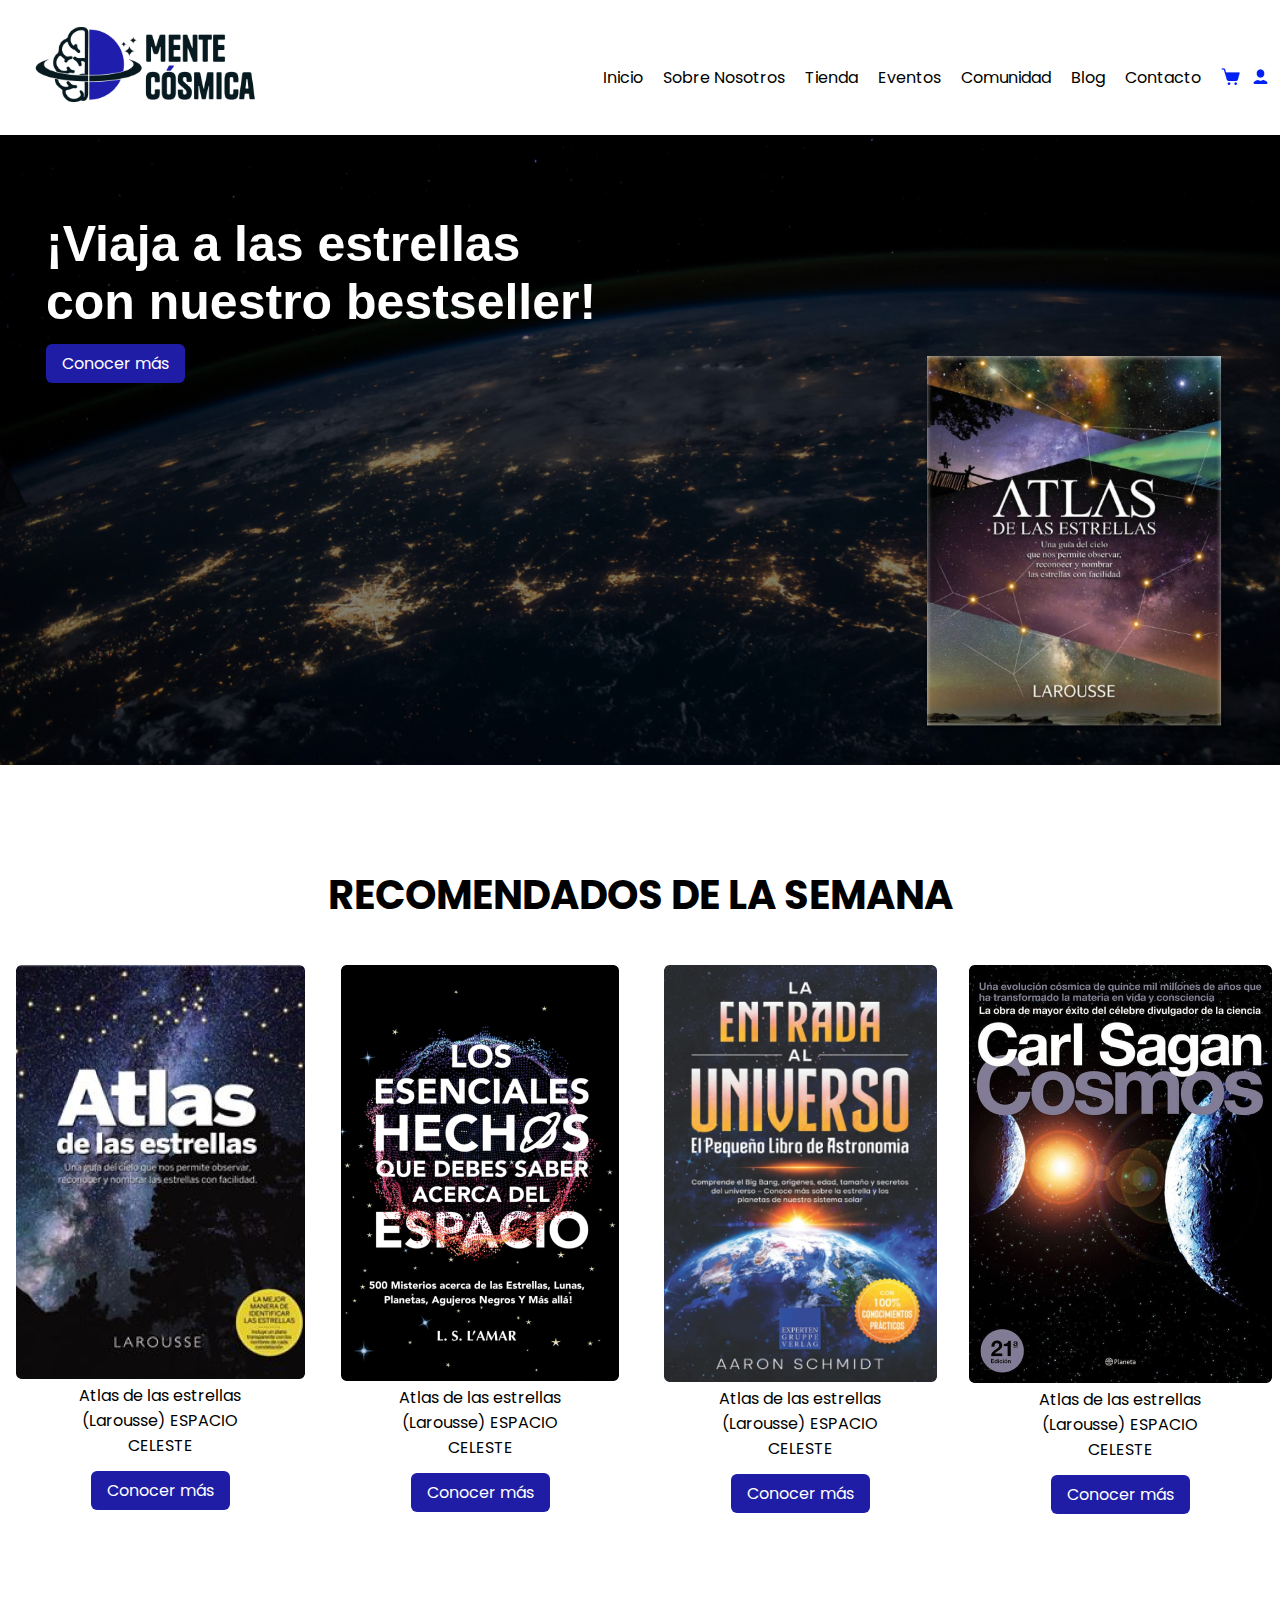
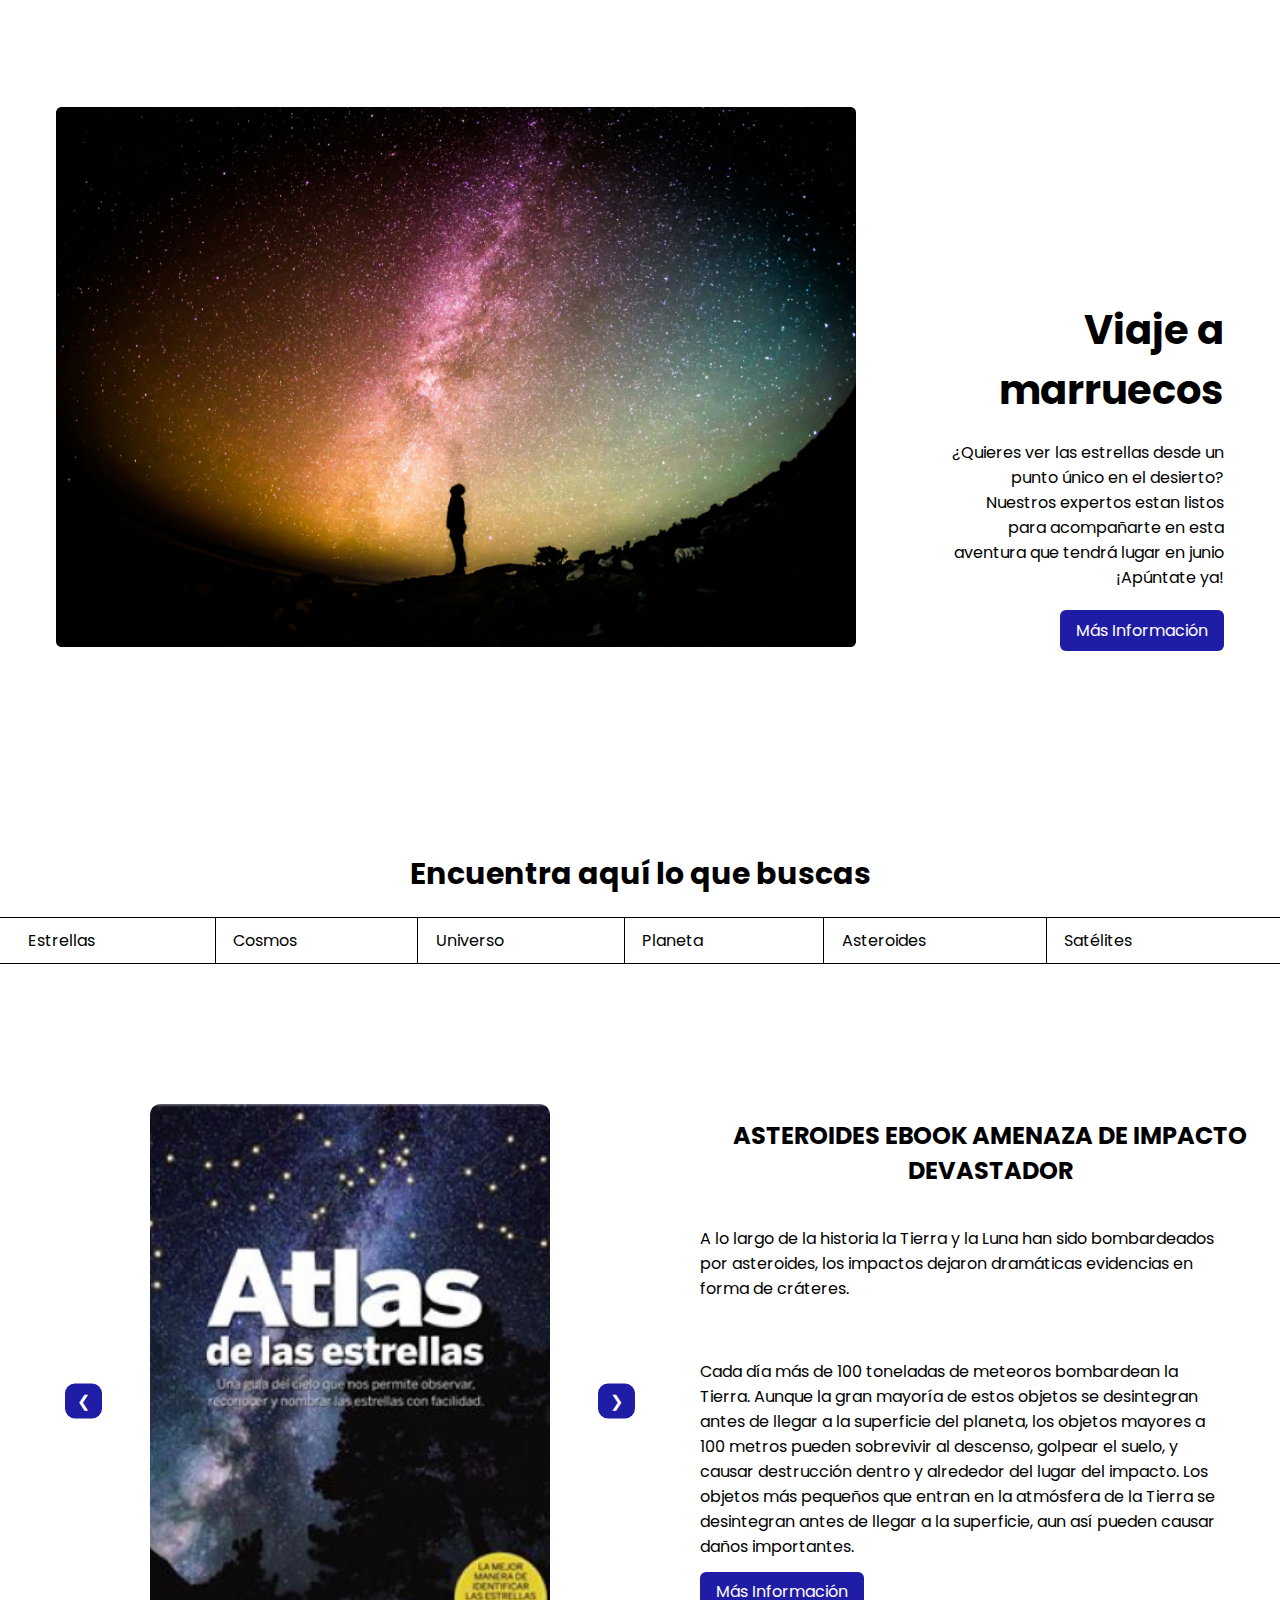
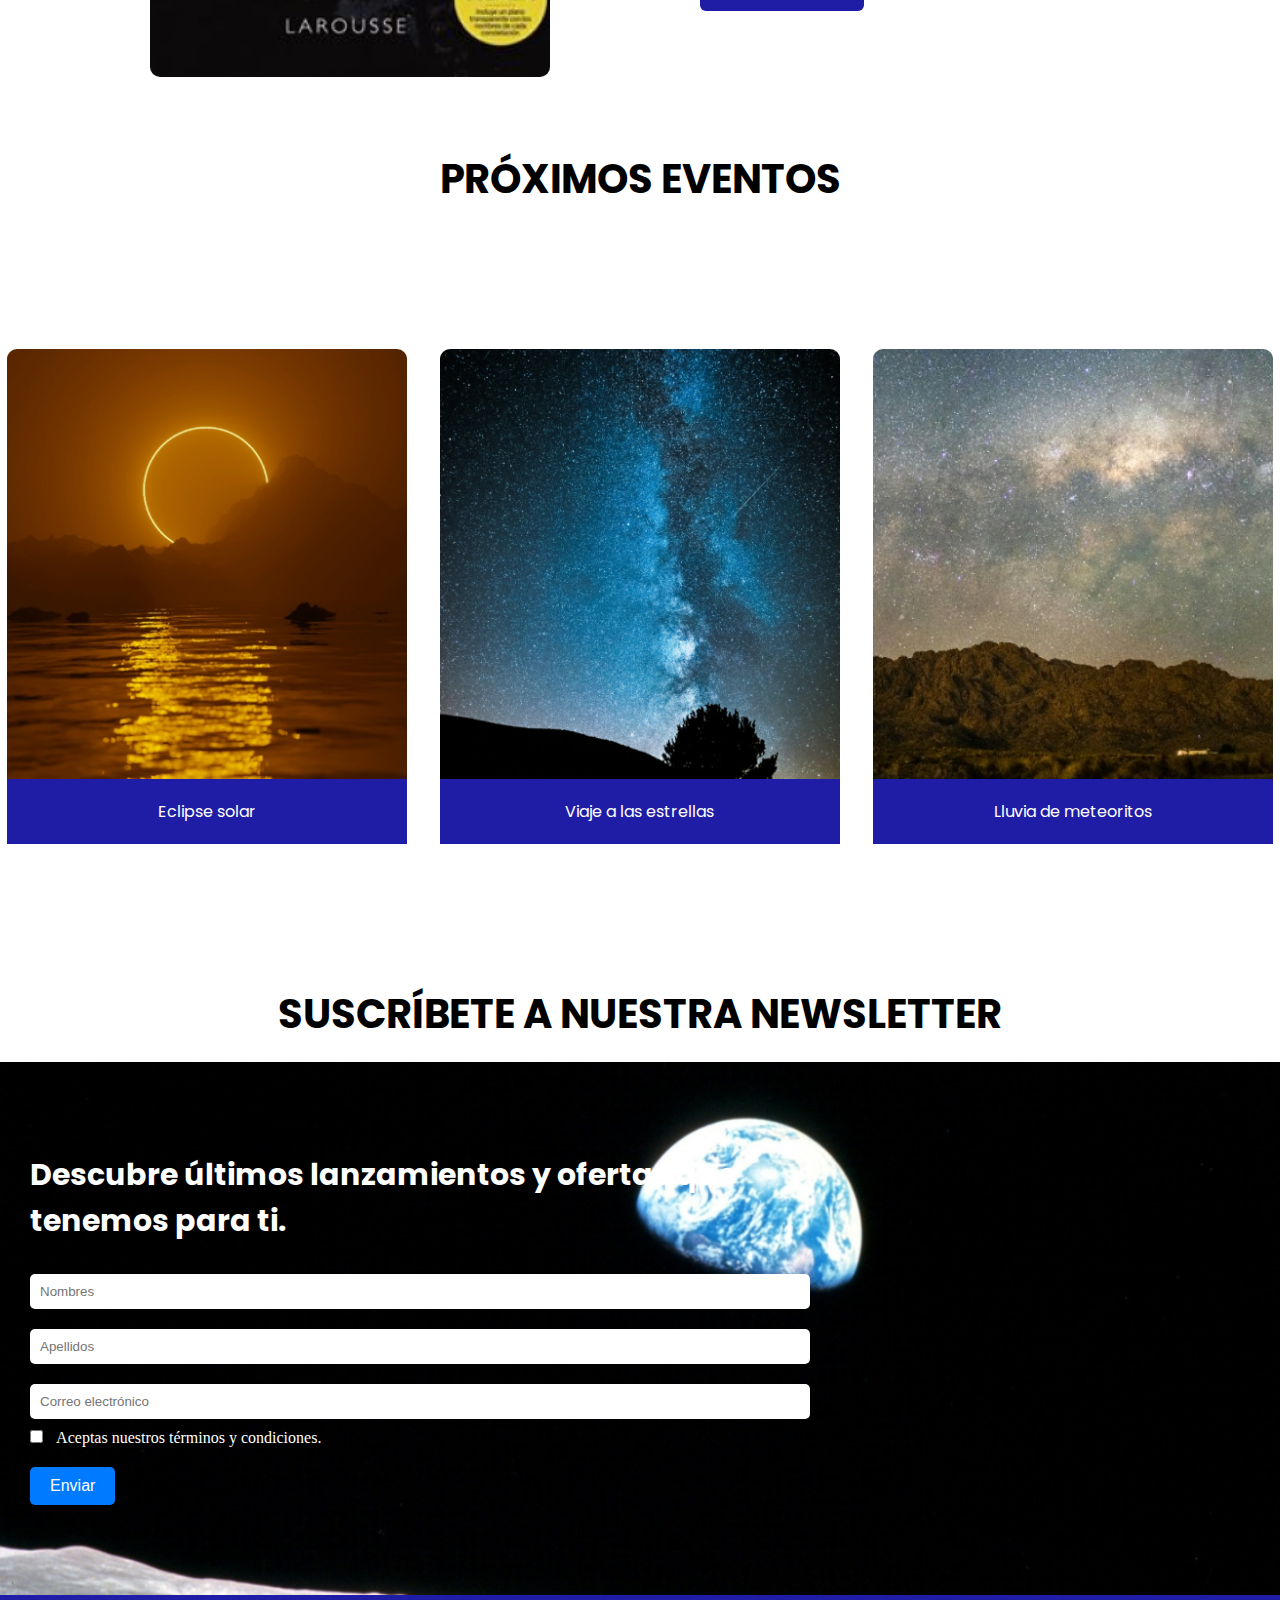
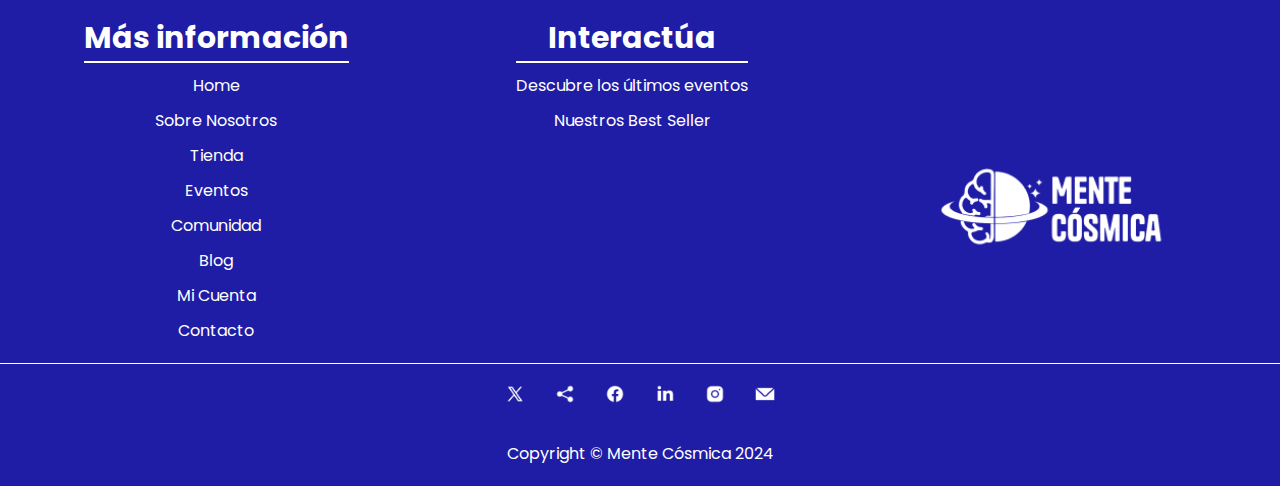
==== index.html @ 16d362ab "Add files via upload" ====
<!DOCTYPE html>
<html lang="es">
<head>
    <meta charset="UTF-8">
    <meta name="viewport" content="width=device-width, initial-scale=1.0">
    <title>Pec proyecto web</title>
    <link rel="stylesheet" href="./css/styles.css">
    <link rel="icon" href="./assets/LOGO.png">
</head>
<body>
    <header>
        <nav class="container nav">
            <div class="nav-left">
                <a href="./index.html"><img src="./assets/LOGO.png" alt="logo-mente-cosmica" class="logo"></a>
            </div>
            <div class="nav-right">
                <div class="menu-desktop">
                    <a href="./index.html" class="menu-link">Inicio</a>
                    <a href="./about-us.html" class="menu-link">Sobre Nosotros</a>
                    <a href="./catalog.html" class="menu-link">Tienda</a>
                    <a href="./events.html" class="menu-link">Eventos</a>
                    <a href="#" class="menu-link">Comunidad</a>
                    <a href="#" class="menu-link">Blog</a>
                    <a href="#" class="menu-link">Contacto</a>
                </div>
                <img src="./assets/Menu.png" alt="icono-hamburguesa" class="icon-hamburguer" id="hamburger-icon">
                <div class="nav-extra-elements">
                    <img src="./assets/carrito.png" alt="icono-carrito" class="carrito">
                    <img src="./assets/persona.png" alt="icono-login" class="login">
                </div>
            </div>
        </nav>
        <div class="mobile-menu" id="mobile-menu">
            <a href="./index.html">Inicio</a>
            <a href="./about-us.html">Sobre Nosotros</a>
            <a href="./catalog.html">Tienda</a>
            <a href="./events.html">Eventos</a>
            <a href="#">Comunidad</a>
            <a href="#">Blog</a>
            <a href="#">Contacto</a>
        </div>
    </header>
    <main>
        <section class="container slogan">
            <div class="presentation">
                <h1>¡Viaja a las estrellas <br>con nuestro bestseller!</h1>
                <a href="./about-us.html" class="button learn-more">Conocer más</a>
            </div>
            <div class="book-month">
                <img src="./assets/atlas-1.png" alt="libro del mes">
            </div>
        </section>
        <section class="recommended-desktop">
            <h2>RECOMENDADOS DE LA SEMANA</h2>
        <div class="recommended-desktop-container">
            <div class="recommended-desktop-books">
                <img src="./assets/libro-recomendado-1.png" alt="libros-recomendados">
                <p>Atlas de las estrellas (Larousse) ESPACIO CELESTE</p>
                <a href="./catalog.html" class="button learn-more">Conocer más</a>
            </div>
            <div class="recommended-desktop-books">
                <img src="./assets/libro-recomendado-2.png" alt="libros-recomendados">
                <p>Atlas de las estrellas (Larousse) ESPACIO CELESTE</p>
                <a href="./catalog.html" class="button learn-more">Conocer más</a>
            </div>
            <div class="recommended-desktop-books">
                <img src="./assets/libro-recomendado-3.png" alt="libros-recomendados">
                <p>Atlas de las estrellas (Larousse) ESPACIO CELESTE</p>
                <a href="./catalog.html" class="button learn-more">Conocer más</a>
            </div>
            <div class="recommended-desktop-books">
                <img src="./assets/libro-recomendado-4.png" alt="libros-recomendados">
                <p>Atlas de las estrellas (Larousse) ESPACIO CELESTE</p>
                <a href="./catalog.html" class="button learn-more">Conocer más</a>
            </div>
        </div>
    </section>
            <section class="recommended" id="recommended-slider-1">
                <h2 class="recommended-title">Recomendados de la semana</h2>
                <div class="slider-container">
                    <div class="slider">
                        <div class="slide">
                            <img src="./assets/libro-recomendado-1.png" alt="libros-recomendados">
                        </div>
                        <div class="slide">
                            <img src="./assets/libro-recomendado-2.png" alt="libros-recomendados">
                        </div>
                        <div class="slide">
                            <img src="./assets/libro-recomendado-3.png" alt="libros-recomendados">
                        </div>
                        <div class="slide">
                            <img src="./assets/libro-recomendado-4.png" alt="libros-recomendados">
                        </div>
                    </div>
                </div>
                <button class="prev button-slider" onclick="moveSlide('recommended-slider-1', -1)">&#10094;</button>
                <button class="next button-slider" onclick="moveSlide('recommended-slider-1', 1)">&#10095;</button>
                <a href="./catalog.html" class="button learn-more">Conocer más</a>
            </section>
          
        <section class="container travel-month">
            <div class="travel-month-left">
                <img class="travel-month-img" src="./assets/viaje-marruecos.png" alt="viaje-marruecos">
            </div>
            <div class="travel-month-right">
                <h2>Viaje a marruecos</h2>
                <p>¿Quieres ver las estrellas desde un punto único en el desierto? Nuestros expertos estan listos para acompañarte en esta aventura que tendrá lugar en junio ¡Apúntate ya!</p>
                <a href="./events.html" class="button learn-more">Más Información</a>
            </div>
        </section>
        <section class="find-book">
            <h3>Encuentra aquí lo que buscas</h3>
            <div class="categories-books">
                <a href="#" class="categories-books-ancla">Estrellas</a>
                <a href="#" class="categories-books-ancla">Cosmos</a>
                <a href="#" class="categories-books-ancla">Universo</a>
                <a href="#" class="categories-books-ancla">Planeta</a>
                <a href="#" class="categories-books-ancla">Asteroides</a>
                <a href="#" class="categories-books-ancla">Satélites</a>
            </div>
            <div class="recommended" id="recommended-slider-5">
                <div class="slider-container">
                    <div class="slider">
                        <div class="slide">
                            <img src="./assets/libro-recomendado-1.png" alt="libros-recomendados">
                        </div>
                        <div class="slide">
                            <img src="./assets/libro-recomendado-2.png" alt="libros-recomendados">
                        </div>
                        <div class="slide">
                            <img src="./assets/libro-recomendado-3.png" alt="libros-recomendados">
                        </div>
                        <div class="slide">
                            <img src="./assets/libro-recomendado-4.png" alt="libros-recomendados">
                        </div>
                    </div>
                </div>
                <button class="prev button-slider" onclick="moveSlide('recommended-slider-5', -1)">&#10094;</button>
                <button class="next button-slider" onclick="moveSlide('recommended-slider-5', 1)">&#10095;</button>
                <a href="./catalog.html" class="button learn-more">Conocer más</a>
            </div>
            <div class="desktop-slider">
                <div class="desktop-slider-left">
                    <div class="recommended recommended-desktop-slider" id="recommended-slider-3">
                        <div class="slider-container">
                            <div class="slider">
                                <div class="slide">
                                    <img src="./assets/libro-recomendado-1.png" alt="libros-recomendados">
                                </div>
                                <div class="slide">
                                    <img src="./assets/libro-recomendado-2.png" alt="libros-recomendados">
                                </div>
                                <div class="slide">
                                    <img src="./assets/libro-recomendado-3.png" alt="libros-recomendados">
                                </div>
                                <div class="slide">
                                    <img src="./assets/libro-recomendado-4.png" alt="libros-recomendados">
                                </div>
                            </div>
                        </div>
                        <button class="prev button-slider" onclick="moveSlide('recommended-slider-3', -1)">&#10094;</button>
                        <button class="next button-slider" onclick="moveSlide('recommended-slider-3', 1)">&#10095;</button>
                        </div>
                </div>
                <div class="desktop-slider-right">
                    <h4>ASTEROIDES EBOOK AMENAZA DE IMPACTO DEVASTADOR</h4><br>
                    <p>A lo largo de la historia la Tierra y la Luna han sido bombardeados por asteroides, los impactos dejaron dramáticas evidencias en forma de cráteres. </p><br>
                    <p>Cada día más de 100 toneladas de meteoros bombardean la Tierra. Aunque la gran mayoría de estos objetos se desintegran antes de llegar a la superficie del planeta, los objetos mayores a 100 metros pueden sobrevivir al descenso, golpear el suelo, y causar destrucción dentro y alrededor del lugar del impacto. Los objetos más pequeños que entran en la atmósfera de la Tierra se desintegran antes de llegar a la superficie, aun así pueden causar daños importantes.</p>
                    <a href="./events.html" class="button learn-more">Más Información</a>
                </div>
                </div>
                </section>

        <section class="next-events-mobile">
            <h2 class="next-events">PRÓXIMOS EVENTOS</h2>
            <div class="slider-planetas">
                <div class="slider-2">
                    <div class="slider-item" style="background-image: url('./assets/planeta-foto.png');">
                        <div class="slider-caption">Planetario</div>
                    </div>
                    <div class="slider-item" style="background-image: url('./assets/events/cielo-estrellado.png');">
                        <div class="slider-caption">Ver estrellas</div>
                    </div>
                    <div class="slider-item" style="background-image: url('./assets/events/cielo-nublado.png');">
                        <div class="slider-caption">Noche única</div>
                    </div>
                </div>
                <div class="slider-nav">
                    <button class="prev-2">❮</button>
                    <button class="next-2">❯</button>
                </div>
            </div>
        </section>
        <section class="next-events-desktop">
            <h2>PRÓXIMOS EVENTOS</h2>
            <div class="next-events">
            <div class="events-image-2">
                <p class="events-text-img"><a href="#">Eclipse solar</a></p>
             </div>
             <div class="events-image-3">
                <p class="events-text-img"><a href="#">Viaje a las estrellas</a></p>
             </div>
             <div class="events-image-4">
                <p class="events-text-img"><a href="#">Lluvia de meteoritos</a></p>
             </div>
            </div>
        </section>
        <section class="newsletter">
            <h2 class="next-events">SUSCRÍBETE A NUESTRA NEWSLETTER</h2><br>
            <div class="form-section">
                <form class="signup-form">
                    <h3>Descubre últimos lanzamientos y ofertas que tenemos para ti.</h3>
                    <label for="nombre"><input type="text" id="nombre" name="nombre" placeholder="Nombres" required></label>
                    <label for="apellido"><input type="text" id="apellido" name="apellido" placeholder="Apellidos" required></label>
                    <label for="correo"><input type="email" id="correo" name="correo" placeholder="Correo electrónico" required></label>
                    <label for="checkbox">
                        <input type="checkbox" id="checkbox" name="terminos" required>
                        Aceptas nuestros términos y condiciones.
                    </label><br>
                    <button class="button-newsletter" type="submit">Enviar</button>
                </form>
            </div>
        </section>
        <footer class="footer">
            <div class="footer-container">
                <div class="col-1-footer">
                    <a href="#"><h3>Más información</h3></a>
                    <hr>
                    <p><a href="./index.html">Home</a></p>
                    <p><a href="./about-us.html">Sobre Nosotros</a></p>
                    <p><a href="./catalog.html">Tienda</a></p>
                    <p><a href="./events.html">Eventos</a></p>
                    <p><a href="#">Comunidad</a></p>
                    <p><a href="#">Blog</a></p>
                    <p><a href="#">Mi Cuenta</a></p>
                    <p><a href="#">Contacto</a></p>
                </div>
                <hr>
                <div class="col-2-footer">
                    <a href="#"><h3>Interactúa</h3></a>
                    <hr>
                    <p><a href="#">Descubre los últimos eventos</a></p>
                    <p><a href="#">Nuestros Best Seller</a></p>
                </div>
                <div class="col-3-footer">
                    <img src="./assets/logo-light.png" alt="logo-mente-cosmica" class="logo">
                </div>
            </div>
            <div class="footer-rrss">
                <a href="#"><img src="./assets/rrss/TwitterX.png" alt="twitter-icon"></a>
                <a href="#"><img src="./assets/rrss/Share.png" alt="compartir-icon"></a>
                <a href="#"><img src="./assets/rrss/Facebook.png" alt="facebook-icon"></a>
                <a href="#"><img src="./assets/rrss/LinkedIn-2.png" alt="linkedin-icon"></a>
                <a href="#"><img src="./assets/rrss/Instagram.png" alt="instagram-icon"></a>
                <a href="#"><img src="./assets/rrss/Email.png" alt="redes-sociales-icon"></a>
            </div>
            <hr>
            <p>Copyright © Mente Cósmica 2024</p>
        </footer>
    </main>
    <script src="./js/main.js"></script>
</body>
</html>
---- css/styles.css ----
@import url('https://fonts.googleapis.com/css2?family=Poppins:ital,wght@0,100;0,200;0,300;0,400;0,500;0,600;0,700;0,800;0,900;1,100;1,200;1,300;1,400;1,500;1,600;1,700;1,800;1,900&display=swap');
*{
    margin: 0;
    padding: 0;
    box-sizing: border-box;
}
:root{
    --font-family: 'Poppins', sans-serif;
    --font-family-h1: 'Arial', sans-serif;
    --blue-color: #1F1DA5;
    --infinit-blue: #0B1A1F; 
    --light-blue: #3CBDE5;
    --gray: #A1A1A1;
    --cosmic-gray: #D1D1D1;
    --violet-color: #9d84ff;
    --white: #FFFFFF;
    --black: #000000;
  }
h1{
    font-size: 24px;
    font-family: var(--font-family);
  }
h2{
    font-size: 22px;
    font-family: var(--font-family);
  }
h3{
    font-size: 20px;
    font-family: var(--font-family);
}
h4{
    font-size: 18px;
    font-family: var(--font-family);
}
  p{
    font-size: 16px;
    font-family: var(--font-family);
  }
a{
    text-decoration: none;
    font-family: var(--font-family);
}
section{
    margin-top: 30px;
}
.container{
    padding: 0 16px;
}
.nav {
    display: flex;
    justify-content: space-between;
    align-items: center;
    height: auto;
    padding: 10px;
}

.nav-left {
    width: 40%;
    text-align: left;
}

.nav-right {
    width: 60%;
    text-align: right;
    display: flex;
    align-items: center;
    justify-content: flex-end;
    gap: 20px;
}

.nav-extra-elements {
    display: flex;
    gap: 10px;
}

.menu-desktop {
    display: none;
}

.menu-link {
    text-decoration: none;
    color: black;
}

.icon-hamburguer {
    display: none;
    width: 24px;
    height: 24px;
    cursor: pointer;
}
.logo{
    width: 70%;
}

.mobile-menu {
    display: none;
    flex-direction: column;
    align-items: center;
    background-color: white;
    position: absolute;
    top: 80px;
    left: 10px;
    border: 1px solid var(--black);
    border-radius: 5px;
    padding: 10px 40px;
    width: 95%;
}

.mobile-menu a {
    padding: 10px;
    text-decoration: none;
    color: black;
    border-bottom: 1px solid var(--light-blue);
}
.mobile-menu a:active {
    background-color: var(--blue-color);
    color: var(--white);
    border-radius: 10px;
}
.slogan{
    display: flex;
    flex-direction: column;
    justify-content: space-between;
    background-image: url(../assets/Banner\ Principal.png);
    background-size: cover;
    background-position: center;
    background-repeat: no-repeat;
    height: 40vh;
}
.presentation{
    margin-left: 0px;
}
.presentation h1{
    color: var(--white);
    margin: 20px 0 20px 0;
    font-family: var(--font-family-h1);
    margin-top: 30px;
}
.button{
    color: var(--white);
    background-color: var(--blue-color);
    padding: 8px 16px;
    border-radius: 6px;
}
.book-month{
    text-align: right;
}
.book-month img{
    margin-bottom: 30px;
    width: 120px;
    height: auto;
}
.recommended-desktop{
    display: none;
}
.recommended {
    text-align: center;
    display: flex;
    flex-direction: column;
    align-items: center;
    position: relative;
    margin-top: 80px;
}

.next-events-desktop{
    display: none;
}

.slider-container {
    position: relative;
    width: 70%;
    overflow: hidden;
    border-radius: 10px;
    margin-top: 20px;
}

.slider {
    display: flex;
    transition: transform 0.5s ease-in-out;
}

.slide {
    min-width: 100%;
    transition: opacity 0.5s ease-in-out;
}

.slide img {
    width: 100%;
    border-radius: 10px;
}

.button-slider {
    position: absolute;
    top: 50%;
    background-color: var(--blue-color);
    border: none;
    color: var(--white);
    font-size: 1em;
    padding: 8px 12px;
    cursor: pointer;
    user-select: none;
    border-radius: 10px;
    transform: translateY(-50%);
}

.prev {
    left: 15px;
}

.next {
    right: 15px;
}

.recommended-paragraph {
    width: 60%;
    margin: -10px 0 20px 0;
}

.desktop-slider{
    display: none;
}

.travel-month{
    display: flex;
    flex-direction: column;
    align-items: center;
    gap: 20px;
}
.travel-month-img{
    width: 300px;
}
.travel-month-right{
    display: flex;
    flex-direction: column;
    align-items: center;
    gap: 20px;
    text-align: center;
}
.travel-month-right p{
    width: 80%;
}
.find-book{
    text-align: center;
}
.categories-books{
    display: grid;
    grid-template-columns: 1fr 1fr 1fr;
    gap: 10px;
    margin-top: 20px;
    padding: 0 20px;
}
.categories-books-ancla{
    background-color: var(--blue-color);
    color: var(--white);
    padding: 5px 0;
    border-radius: 5px;
}
.slider-planetas {
    position: relative;
    max-width: 80%;
    margin: auto;
    overflow: hidden;
    border-radius: 10px;
    margin-top: 20px;
}

.slider-2 {
    display: flex;
    transition: transform 0.5s ease;
}

.slider-item {
    min-width: 100%;
    height: 400px;
    background-size: cover;
    background-position: center;
    position: relative;
}

.slider-caption {
    position: absolute;
    bottom: 0;
    width: 100%;
    background-color: #00008B;
    color: white;
    text-align: center;
    padding: 20px 0;
    font-size: 24px;
    box-sizing: border-box;
}

.slider-nav {
    position: absolute;
    top: 50%;
    width: 100%;
    display: flex;
    justify-content: space-between;
    transform: translateY(-50%);
}

.slider-nav .prev-2 {
    position: absolute;
    left: 10px;
}

.slider-nav .next-2 {
    position: absolute;
    right: 10px;
}

.slider-nav button {
    background-color: rgba(0, 0, 0, 0.5);
    color: white;
    border: none;
    padding: 10px;
    cursor: pointer;
    font-size: 18px;
}

.slider-nav button:hover {
    background-color: rgba(0, 0, 0, 0.8);
}


.form-section {
    background-image: url('../assets/form-bg.png');
    background-size: cover;
    background-position: center;
    padding: 50px;
    display: flex;
    justify-content: center;
    align-items: center;
    min-height: 40vh;
}

.signup-form {
    padding: 10px;
    border-radius: 10px;
    text-align: center;
    color: white;
    max-width: 400px;
    width: 100%;
}

.signup-form h3 {
    margin-bottom: 20px;
}

.signup-form input[type="text"],
.signup-form input[type="email"] {
    width: 100%;
    padding: 10px;
    margin: 10px 0;
    border: none;
    border-radius: 5px;
}

.signup-form input[type="checkbox"] {
    margin-right: 10px;
}

.signup-form .button-newsletter {
    background-color: #007BFF; /* Color azul */
    color: white; /* Color de texto blanco */
    border: none;
    padding: 10px 20px;
    border-radius: 5px;
    cursor: pointer;
    margin-top: 20px;
    font-size: 16px;
}

.signup-form .button-newsletter:hover {
    background-color: #0056b3; /* Azul más oscuro en hover */
}
.footer{
    text-align: center;
    padding: 20px 0;
    background-color: var(--blue-color);
}
.footer a{
    color: var(--white);
}
.footer p{
    margin-top: 10px;
    color: var(--white);
}
hr{
    margin: 10px 0;
}
.footer-rrss{
    display: flex;
    justify-content: center;
    gap: 30px;
}
.footer-rrss img{
    width: 20px;
}

/*Página de sobre nosotros.............................................................*/

.header-page{
    background-image: url(../assets/about-us/banner-about-us.png);
    height: 30vh;
    background-position: center;
    background-repeat: no-repeat;
    background-size: cover;
    color: var(--white);
    display: flex;
    justify-content: center;
    align-items: center;
}
.about-us{
    text-align: center;
    margin-top: 40px;
}
.about-us-img{
    width: 300px;
}
.about-us h2{
    margin-top: 20px;
}
.about-us p{
    margin-top: 20px;
}
.about-metrics{
    display: flex;
    justify-content: space-around;
    margin-bottom: 40px;
}
.about-work-us{
    background-image: url(../assets/about-us/Exposiciones.png);
    height: 35vh;
    background-position: center;
    background-repeat: no-repeat;
    background-size: cover;
    color: var(--white);
    display: flex;
    align-items: end;
    border-top-right-radius: 10px;
    border-top-left-radius: 10px;
}
.about-work-us p{
    background-color: var(--blue-color);
    width: 100%;    
    padding: 20px;
}
.about-work-us a{
    color: var(--white);
}
.about-work-us-2{
    background-image: url(../assets/about-us/Proyecciones.png);
    height: 35vh;
    background-position: center;
    background-repeat: no-repeat;
    background-size: cover;
    color: var(--white);
    display: flex;
    align-items: end;
    border-top-right-radius: 10px;
    border-top-left-radius: 10px;
    margin-top: 30px;
}
.about-work-us-2 p{
    background-color: var(--blue-color);
    width: 100%;    
    padding: 20px;
}
.about-work-us-2 a{
    color: var(--white);
}

/*Página de catálogo.............................................................*/

.header-page-catalog{
    background-image: url(../assets/catalog/banner-catalog.png);
    height: 30vh;
    background-position: center;
    background-repeat: no-repeat;
    background-size: cover;
    color: var(--white);
    display: flex;
    justify-content: center;
    align-items: center;
}
.products-catalog h2{
    text-align: center;
}
.products-filters{
    text-align: center;
    margin: 20px 0;
}
.products-filters a{
    margin: 0 10px;
    color: var(--black);
}
.mas-leidos-filter{
    border-bottom: 1px solid var(--black);
}
.product-filter-title-desktop{
    display: none;
}
.product-filter-margin-2{
    margin-top: 20px;
}
.products-filter-text{
    display: flex;
    justify-content: center;
}
.filter-radio-ancla input{
    display: none;
}
.filter-select{
    display: flex;
    justify-content: center;
}
.filter-select-container{
    width: 60%;
    background-color: var(--blue-color);
    display: grid;
    grid-template-columns: 1fr .1fr;
    border-radius: 10px;
    color: var(--white);
}
.filter-select-left{
    display: flex;
    justify-content: center;
    align-items: center;
    border-right: 1px solid var(--white);
    padding: 10px 20px;
}
.filter-select-right{
    display: flex;
    justify-content: center;
    align-items: center;
    padding: 15px 20px;
}
.catalog-books{
    padding: 0 90px;
    margin-top: 40px;
}
.catalog-books-details h2{
    text-align: left;
    margin-top: 10px;
}
.catalog-books-price{
    font-size: 2rem;
    font-weight: 800;
    color: var(--light-blue);
}
.catalog-books-shipping{
    font-size: 1.6rem;
    color: var(--gray);
    font-weight: 700;
}
.catalog-books-img img{
    width: 200px;
}
.catalog-pagination{
    display: flex;
    justify-content: center;
    gap: 30px;
    margin-top: 30px;
    justify-content: center;
    align-items: center;
}
.catalog-pagination p{
    font-size: 1.6rem;
}
.catalog-pagination-ancla{
    background-color: var(--blue-color);
    padding: 10px 20px;
    border-radius: 10px;
}
.catalog-pagination-ancla a{
    color: var(--white);
}
/*Página de catálogo.............................................................*/

.header-page-events{
    background-image: url(../assets/events/banner-events.png);
    height: 30vh;
    background-position: center;
    background-repeat: no-repeat;
    background-size: cover;
    color: var(--white);
    display: flex;
    justify-content: center;
    align-items: center;
}
.titles-calendar{
    display: flex;
    justify-content: space-between;
    margin-top: 20px;
}
.bg{
    background-color: var(--blue-color);
    color: var(--white);
}
.calendar-month{
    margin-bottom: 30px;
}
.actual-month{
    margin-left: 80px;
}
.calendar {
    display: flex;
    flex-direction: column;
    background-color: #fff;
    border: 1px solid #ddd;
    border-radius: 5px;
    box-shadow: 0 2px 4px rgba(0, 0, 0, 0.1);
    overflow: hidden;
    margin: 20px;
}

.calendar-header {
    display: flex;
    background-color: #f1f1f1;
    padding: 10px 0;
}

.calendar-header div {
    flex: 1;
    text-align: center;
    font-weight: bold;
    color: #666;
}

.calendar-body {
    display: flex;
    flex-wrap: wrap;
}

.calendar-day {
    width: calc(100% / 7);
    padding: 10px;
    box-sizing: border-box;
    text-align: center;
    border: 1px solid #eee;
    color: #333;
    cursor: pointer;
}

.calendar-day:nth-child(7n + 1),
.calendar-day:nth-child(7n + 7) {
    background-color: #f9f9f9;
}
.day-check{
    background-color: #00008B;
    border-radius: 50px;
    color: var(--white);
}
.next-events{
    margin: auto;
    width: 80%;
    display: flex;
    flex-direction: column;
    gap: 20px;
    text-align: center;
    margin-top: 100px;
}
.events-image-2{
    background-image: url(../assets/events/puesta-de-sol.png);
    height: 30vh;
    background-position: center;
    background-repeat: no-repeat;
    background-size: cover;
    color: var(--white);
    display: flex;
    align-items: end;
    border-top-right-radius: 10px;
    border-top-left-radius: 10px;
}
.events-text-img{
    background-color: var(--blue-color);
    width: 100%;    
    padding: 20px;
}
.events-text-img a{
    color: var(--white);
}
.events-image-3{
    background-image: url(../assets/events/cielo-estrellado.png);
    height: 30vh;
    background-position: center;
    background-repeat: no-repeat;
    background-size: cover;
    color: var(--white);
    display: flex;
    align-items: end;
    border-top-right-radius: 10px;
    border-top-left-radius: 10px;
}
.events-image-4{
    background-image: url(../assets/events/cielo-nublado.png);
    height: 30vh;
    background-position: center;
    background-repeat: no-repeat;
    background-size: cover;
    color: var(--white);
    display: flex;
    align-items: end;
    border-top-right-radius: 10px;
    border-top-left-radius: 10px;
}


/* Media Queries */
@media (max-width: 768px) {
    .nav-left {
        width: 60%;
    }

    .nav-right {
        width: 40%;
        flex-direction: column;
        align-items: flex-end;
    }

    .icon-hamburguer {
        display: block;
    }

    .menu-desktop {
        display: none;
    }

    .mobile-menu {
        display: none;
    }
}

@media (min-width: 769px) {
    h1{
        font-size: 50px;
        font-family: var(--font-family);
      }
    h2{
        font-size: 40px;
        font-family: var(--font-family);
      }
    h3{
        font-size: 30px;
        font-family: var(--font-family);
    }
    h4{
        font-size: 24px;
        font-family: var(--font-family);
    }
    .logo{
        width: 280px;
    }
    .menu-desktop {
        display: flex;
        gap: 20px;
    }
    .menu-link:hover{
        border-bottom: 2px solid var(--blue-color);
    }
    .icon-hamburguer {
        display: none;
    }

    .mobile-menu {
        display: none !important;
    }
    .slogan{
        height: 70vh;
        margin-top: -20px;
    }
    .presentation{
        margin-left: 30px;
    }
    .presentation h1{
        margin-top: 80px;
    }
    .book-month{
        margin-right: 40px;
        margin-top: -120px;
    }
    .book-month img{
        width: 300px;
    }
    .recommended{
        display: none;
    }
    .recommended-desktop{
        display: block;
        margin-top: 100px;
    }
    .recommended-desktop h2{
        text-align: center;
        margin-bottom: 40px;
    }
    .recommended-desktop-container{
        display: flex;
        justify-content: space-around;
    }
    .recommended-desktop-books{
        text-align: center;
    }
    .recommended-desktop-books p{
        width: 60%;
        margin: auto;
        margin-bottom: 20px;
    }
    .travel-month{
        flex-direction: row;
        align-items: end;
        margin: 200px 40px;
    }
    .travel-month-right{
        align-items: end;
        text-align: right;
    }
    .travel-month-img{
        width: 800px;
    }
    .categories-books{
        display: flex;
        justify-content: space-evenly;
        border-top: 1px solid var(--black);
        border-bottom: 1px solid var(--black);
    }
    .categories-books-ancla{
        background-color: transparent;
        color: var(--black);
        padding: 10px 120px 10px 0;
        border-right: 1px solid var(--black);
        border-radius: 0;
    }
    .categories-books-ancla:last-child{
        border-right: 0;
    }
    .recommended-desktop-slider {
        text-align: center;
        display: flex;
        flex-direction: column;
        align-items: center;
        position: relative;
        max-width: 600px;
    }
    .slide img{
        width: 400px;
    }
    .desktop-slider{
        display: flex;
        align-items: center;
        gap: 50px;
        text-align: left;
        margin-top: 40px;
    }
    .desktop-slider h4{
        text-align: center;
    }
    .desktop-slider p{
        text-align: left;
        margin: 20px 0;
        width: 90%;
    }
    .desktop-slider-left{
        margin-left: 50px;
    }
    .slider-planetas {
        max-width: 50%;
    }
    .slider-item {
        height: 700px;
    }
    .next-events-mobile{
        display: none;
    }
    .next-events-desktop{
        display: block;
    }
    .next-events-desktop H2{
        text-align: center;
    }
    .newsletter{
        margin-top: 50px;
    }
    .form-section {
        padding: 80px 80px 80px 20px;
        justify-content: start;
    }
    .signup-form {
        max-width: 800px;
        width: 100%;
        text-align: left;
    }
    .signup-form h3{
        text-align: left;
    }
    .footer-container{
        display: flex;
        justify-content: space-around;
    }
    .footer-container h3{
        border-bottom: 2px solid var(--white);
    }
    .footer-container img{
        margin-top: 130px;
    }
    hr{
        display: none;
    }
    .footer-rrss{
        border-top: 1px solid var(--white);
        margin-top: 20px;
        padding: 20px 0;
    }

    /*About us.........................................................................*/
    .header-page{
        height: 40vh;
        justify-content: left;
        margin-bottom: 100px;
        margin-top: -20px;
        padding-left: 60px;
    }
    .about-us-img{
        width: 600px;
    }
    .about-us-container{
        display: flex;
        gap: 50px;
        margin: 0 40px;
    }
    .about-us-right{
        text-align: left;
    }
    .about-work-us-img-col{
        display: flex;
        justify-content: space-evenly;
        align-items: end;
        margin: 100px 0;
    }
    .about-work-us{
        height: 55vh;
        width: 500px;
    }
    .about-work-us-2{
        height: 55vh;
        width: 500px;
        margin: 0;
    }
    .about-metrics-data h2{
        font-size: 4rem;
    }
    /*Cátalogo page........................................................................*/
    .header-page-catalog{
        height: 40vh;
        justify-content: left;
        margin-bottom: 100px;
        margin-top: -20px;
        padding-left: 60px;
    }
    .product-filter-title-mobile{
        display: none;
    }
    .product-filter-title-desktop{
        display: block;
    }
    .products-filter-container{
        display: flex;
        justify-content: space-between;
        padding: 0 60px;
    }
    .products-filter-text{
        display: flex;
        flex-direction: column;
        margin: 0;
        gap: 40px;
    }
    .product-filter-margin-2{
        margin-top: 40px;
    }
    .product-filter-margin-1 a:first-child{
        border-bottom: none;
    }
    .filter-radio-ancla{
        display: flex;
        justify-content: space-between;
        gap: 30px;
    }
    .filter-radio-ancla input{
        display: block;
    }
    .filter-select-container{
        width: 100%;
        height: 70px;
    }
    .catalog-books-container{
        display: flex;
        justify-content: space-between;
        padding: 40px;
    }
    .catalog-books{
        max-width: 320px;
    }
    .catalog-books-container-right{
        display: grid;
        grid-template-columns: repeat(3, 1fr);
        margin-top: -350px;

    }
    .catalog-pagination{
        margin-bottom: 140px;
    }
    .catalog-pagination p{
        font-size: 2.4rem;
    }
    /*Events page...........................................................*/
    .header-page-events{
        height: 40vh;
        justify-content: left;
        margin-bottom: 100px;
        margin-top: -20px;
        padding-left: 60px;
    }
    .titles-calendar{
        margin: 0 80px;
    }
    .calendar-month{
        margin-bottom: 60px;
    }
    .calendar {
        margin: 20px 80px;
    }
    .calendar-header{
        padding: 60px 0;
    }
    .calendar-day{
        padding: 40px 0;
    }
    .next-events{
        margin: auto;
        width: 100%;
        display: flex;
        flex-direction: row;
        gap: 20px;
        text-align: center;
        margin-top: 140px;
        justify-content: space-around;
    }
    .events-image-2, .events-image-3, .events-image-4{
        width: 400px;
        height: 55vh;
    }
}
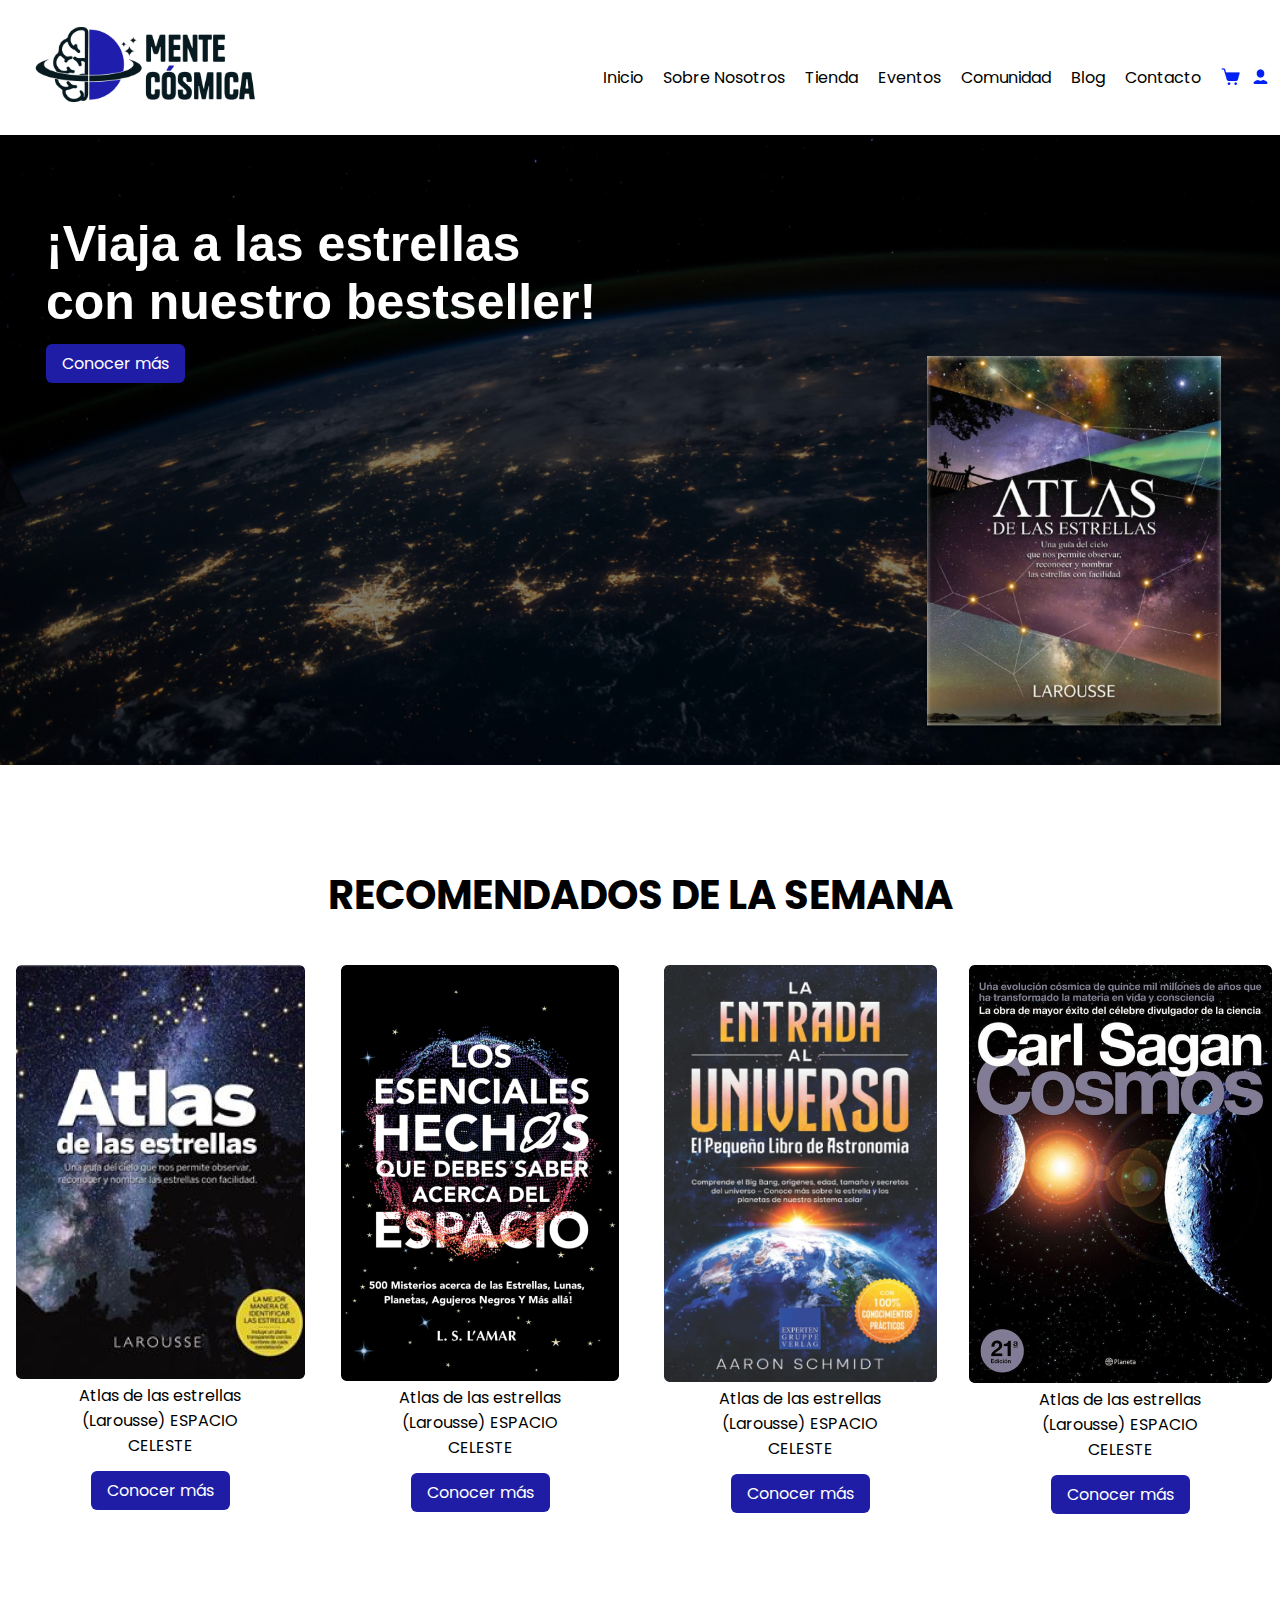
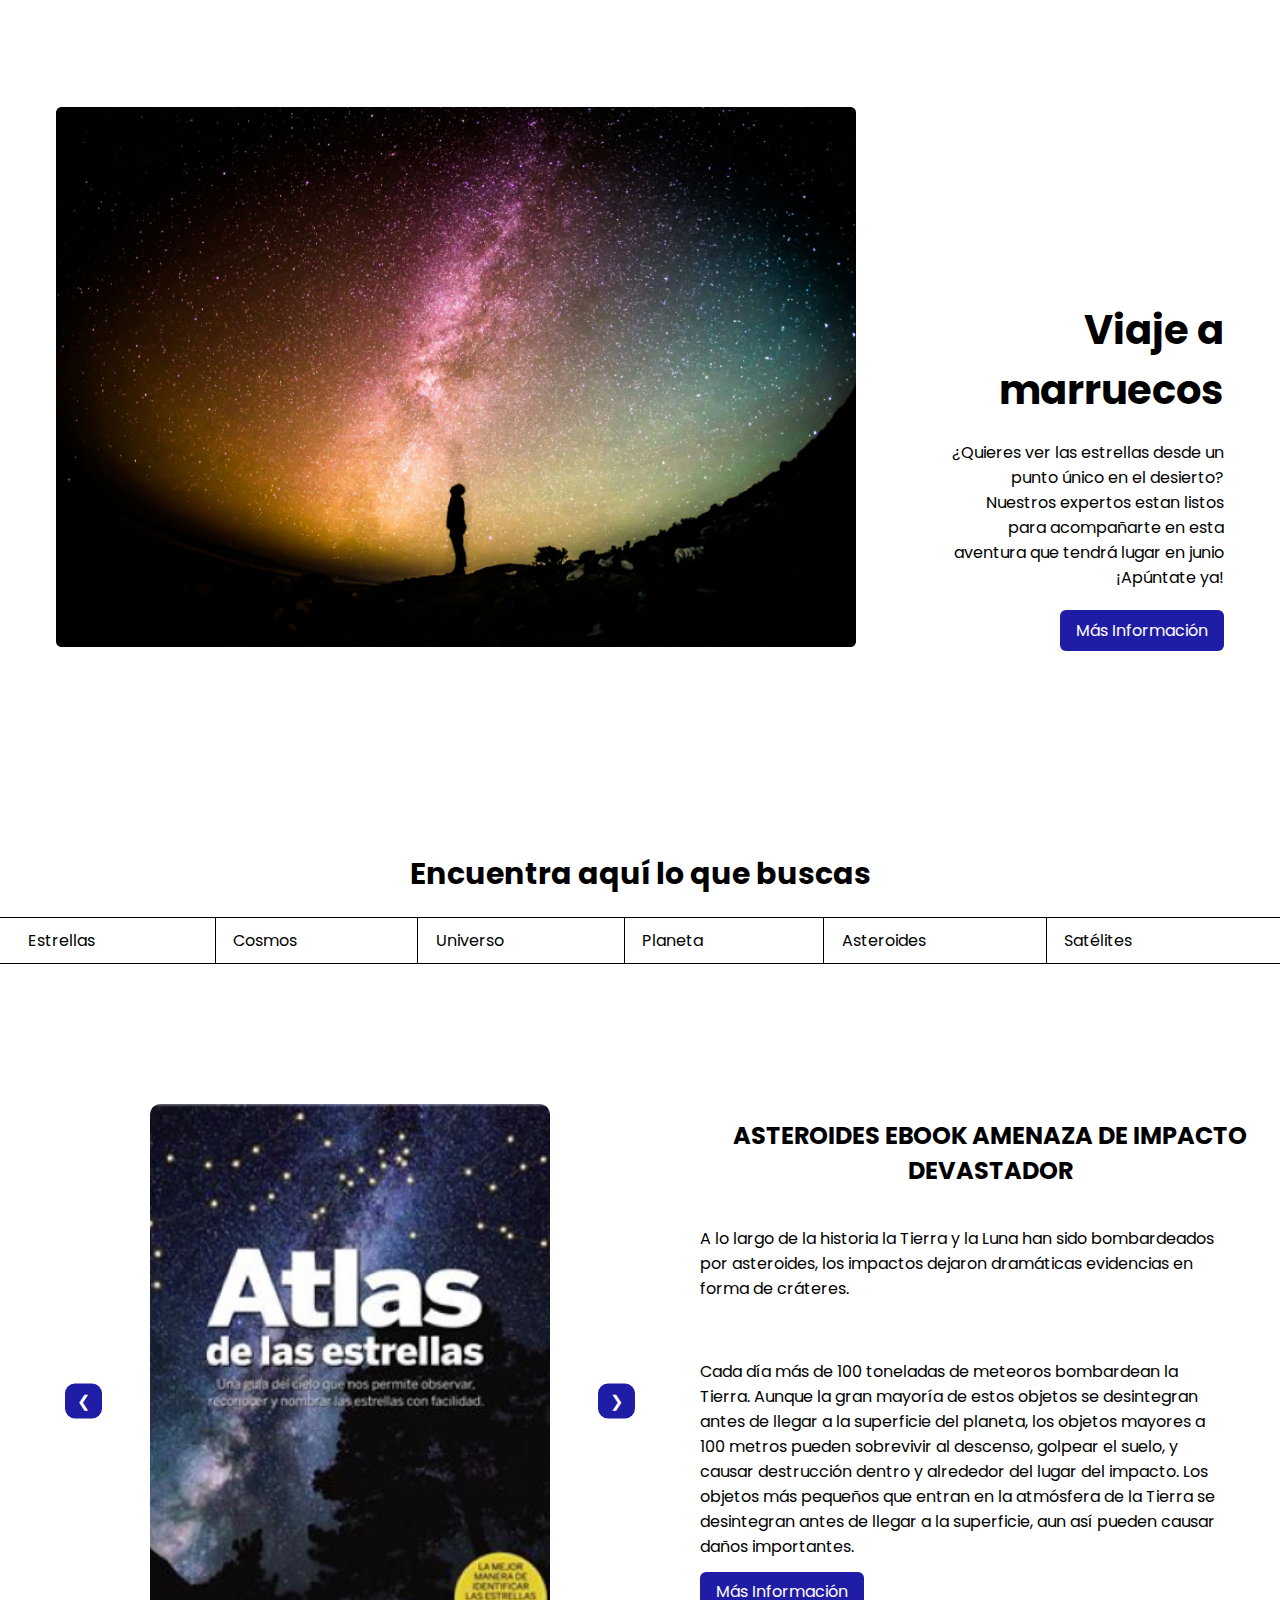
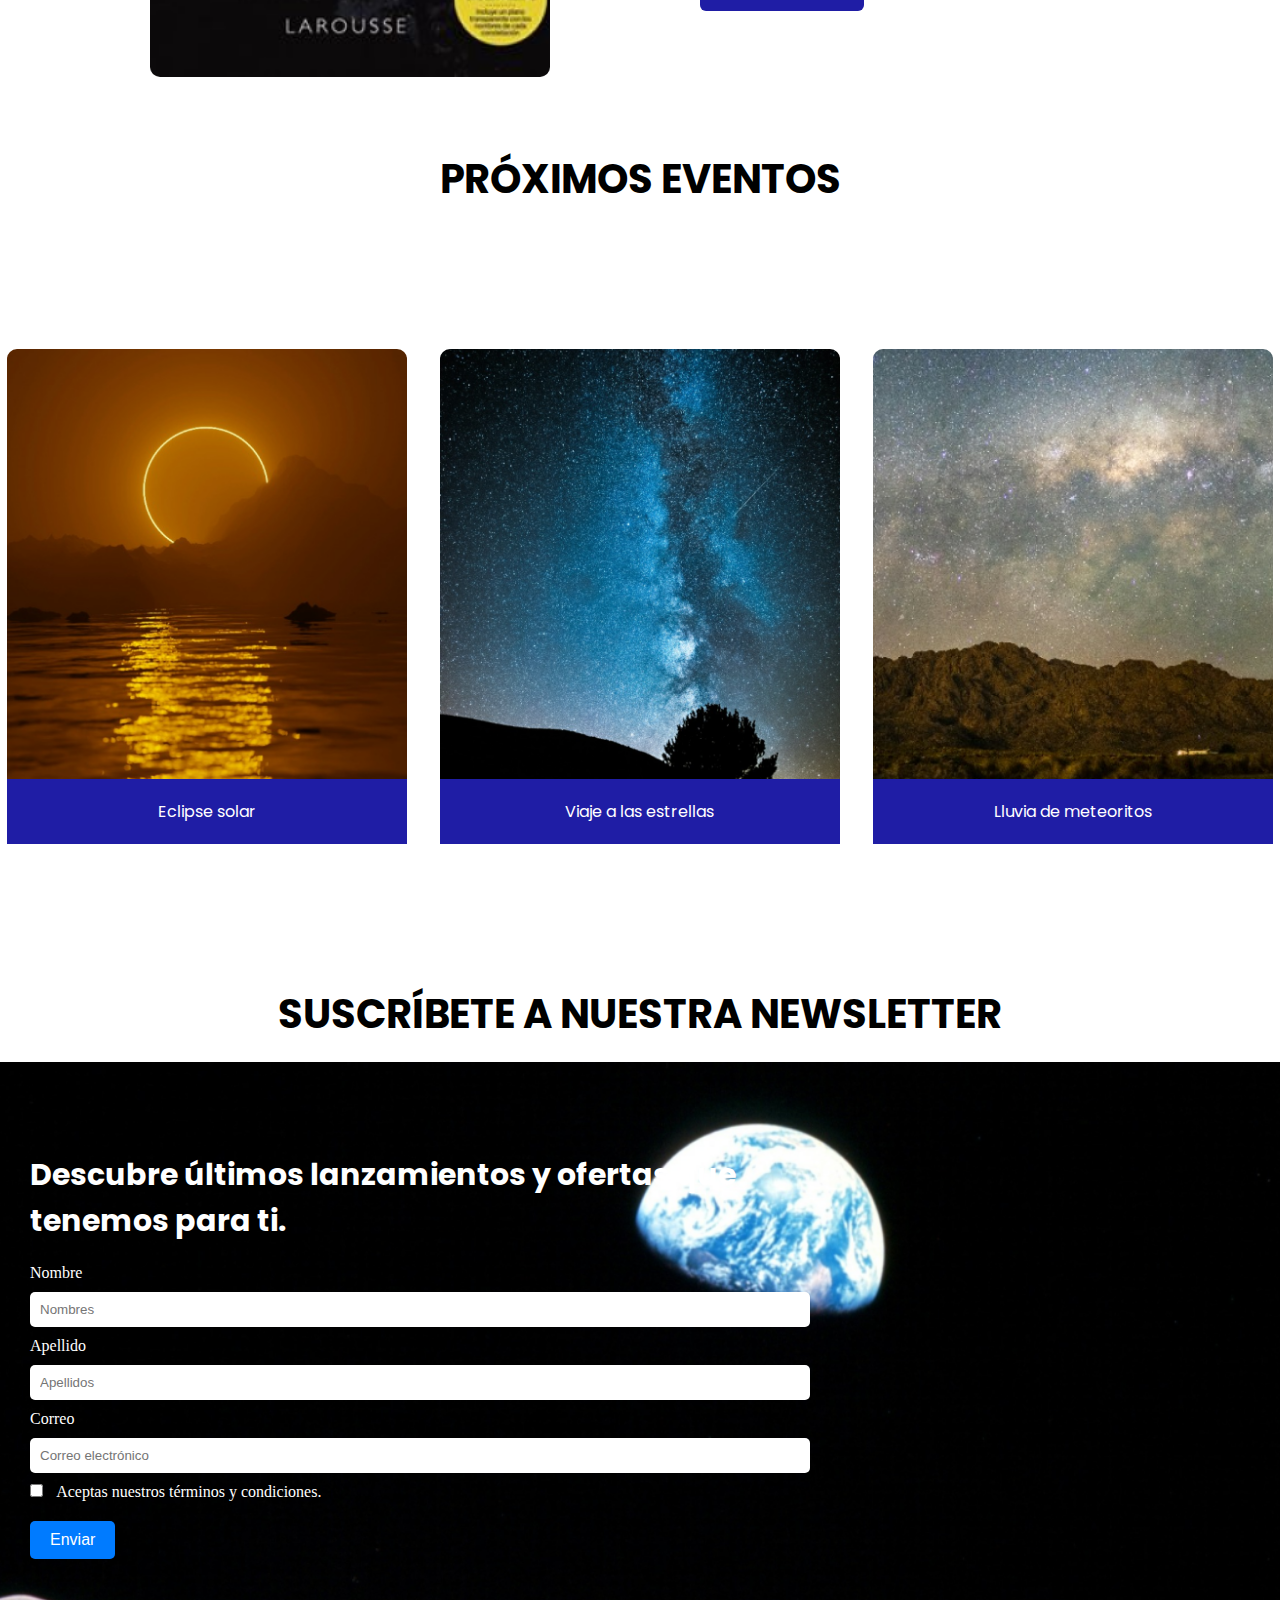
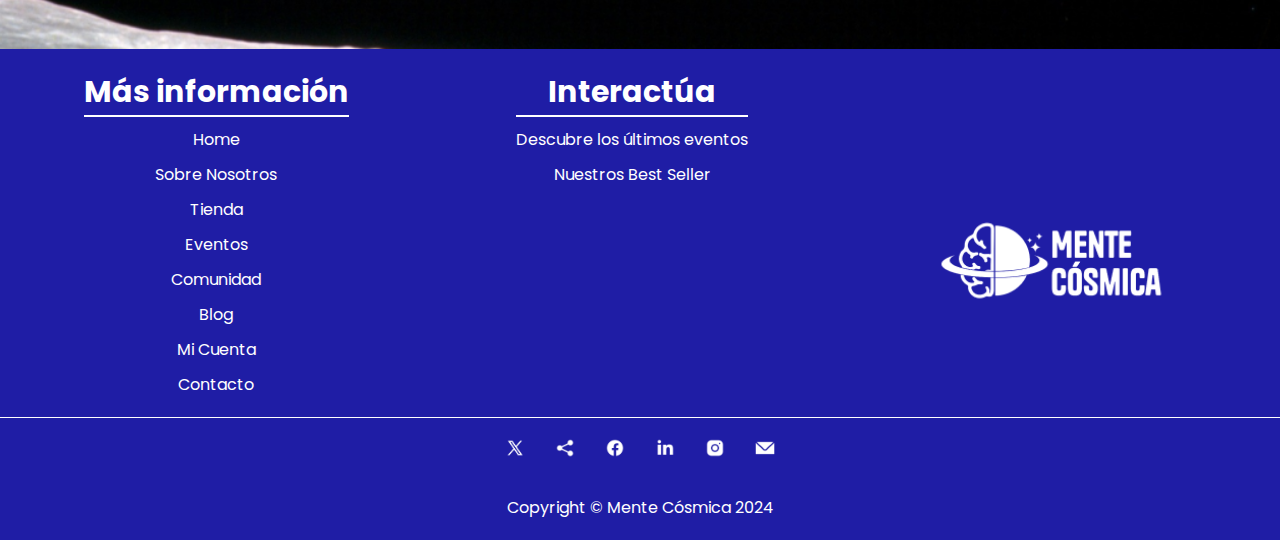
==== commit 972e7b29: "Update index.html" ====
--- a/index.html
+++ b/index.html
@@ -210,11 +210,14 @@
             <div class="form-section">
                 <form class="signup-form">
                     <h3>Descubre últimos lanzamientos y ofertas que tenemos para ti.</h3>
-                    <label for="nombre"><input type="text" id="nombre" name="nombre" placeholder="Nombres" required></label>
-                    <label for="apellido"><input type="text" id="apellido" name="apellido" placeholder="Apellidos" required></label>
-                    <label for="correo"><input type="email" id="correo" name="correo" placeholder="Correo electrónico" required></label>
+                    <label for="nombre">Nombre</label>
+                    <input type="text" id="nombre" name="nombre" placeholder="Nombres" required>
+                    <label for="apellido">Apellido</label>
+                    <input type="text" id="apellido" name="apellido" placeholder="Apellidos" required>
+                    <label for="correo">Correo</label>
+                    <input type="email" id="correo" name="correo" placeholder="Correo electrónico" required>
+                    <input type="checkbox" id="checkbox" name="terminos" required>
                     <label for="checkbox">
-                        <input type="checkbox" id="checkbox" name="terminos" required>
                         Aceptas nuestros términos y condiciones.
                     </label><br>
                     <button class="button-newsletter" type="submit">Enviar</button>
@@ -260,4 +263,4 @@
     </main>
     <script src="./js/main.js"></script>
 </body>
-</html>+</html>
